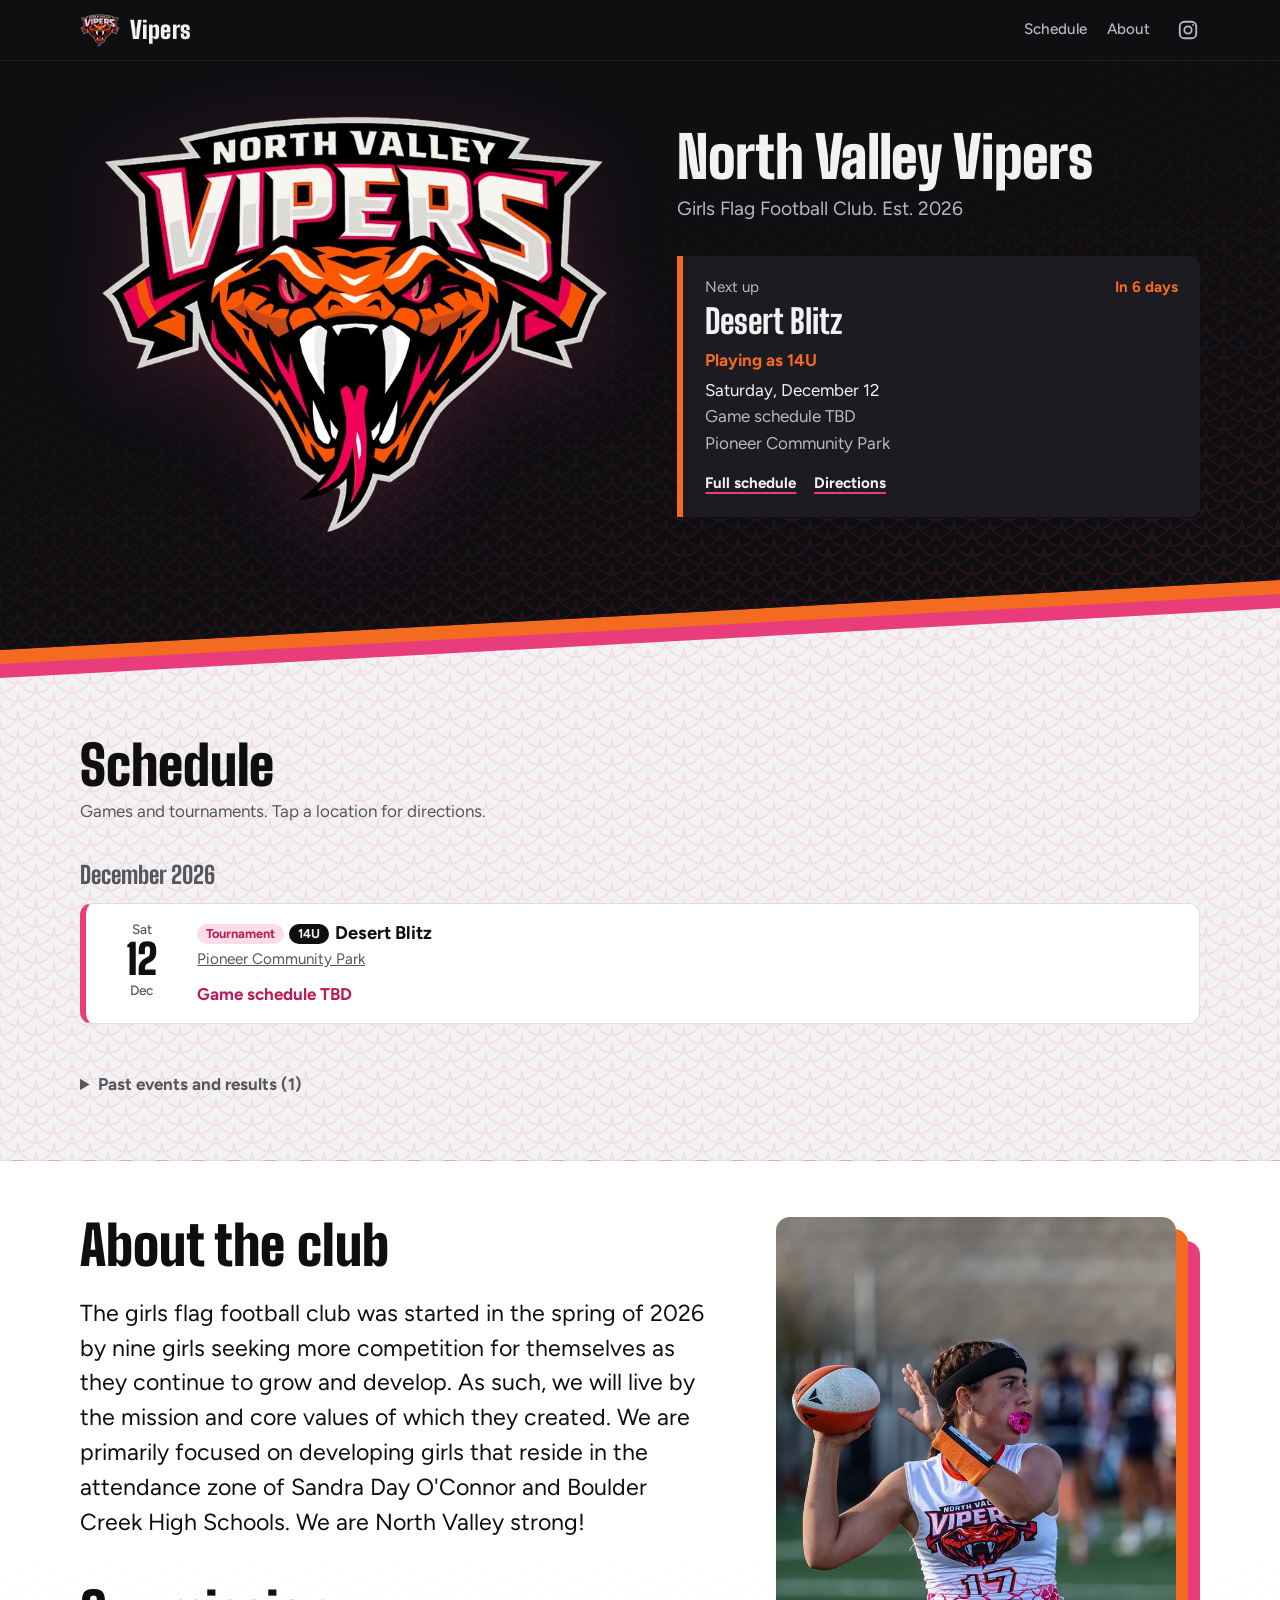
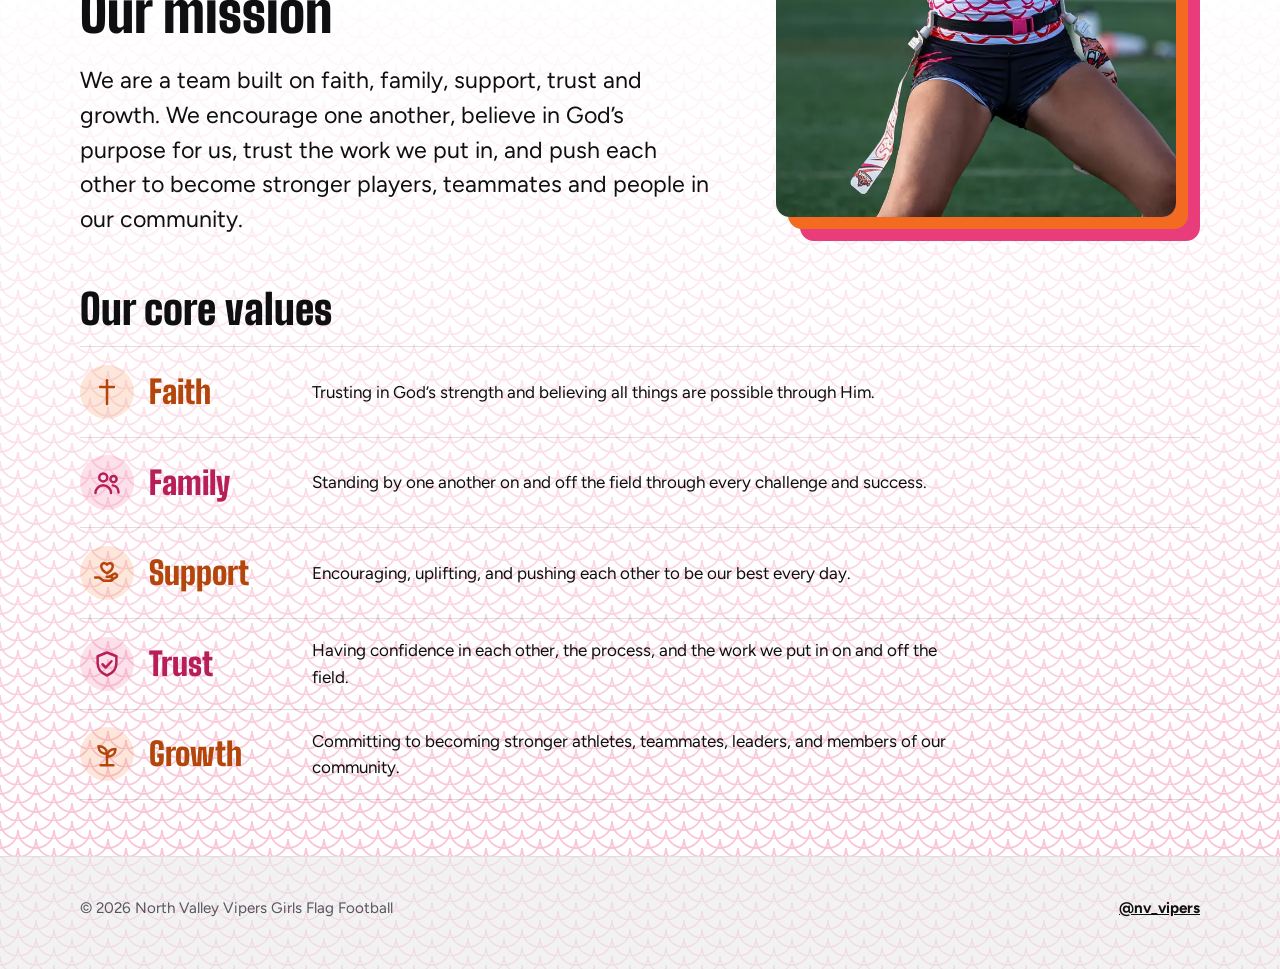
==== index.html @ c5574a1a "Add files via upload" ====
<!doctype html>
<html lang="en" data-look="scales">
<head>
<meta charset="utf-8">
<meta name="viewport" content="width=device-width, initial-scale=1, viewport-fit=cover">
<title>North Valley Vipers | Girls Flag Football</title>
<meta name="description" content="North Valley Vipers girls flag football club. Schedule, tournaments, mission and core values.">
<meta property="og:title" content="North Valley Vipers | Girls Flag Football">
<meta property="og:description" content="Girls Flag Football Club. Est. 2026">
<meta property="og:image" content="https://nvvipers.com/images/logo-share.png">
<meta property="og:url" content="https://nvvipers.com/">
<link rel="icon" type="image/png" href="/images/favicon.png">
<link rel="apple-touch-icon" href="/images/apple-touch-icon.png">
<link rel="preconnect" href="https://fonts.googleapis.com">
<link rel="preconnect" href="https://fonts.gstatic.com" crossorigin>
<link rel="stylesheet" href="https://fonts.googleapis.com/css2?family=Big+Shoulders+Display:wght@700;800;900&family=Figtree:wght@400;500;700&display=swap">
<link rel="stylesheet" href="/site.css">
</head>
<body>
<div id="root"><p style="padding:2rem;text-align:center">Loading the Vipers…</p></div>
<script>
(function(){
"use strict";
var LOGO='/images/logo.webp';
var TYPES={game:'Game',tournament:'Tournament'};
var root=document.getElementById('root');
var club={}, events=[], ann={};

function esc(s){return String(s==null?'':s).replace(/[&<>"']/g,function(c){return {'&':'&amp;','<':'&lt;','>':'&gt;','"':'&quot;',"'":'&#39;'}[c];});}
function pad(n){return (n<10?'0':'')+n;}
function todayISO(){var d=new Date();return d.getFullYear()+'-'+pad(d.getMonth()+1)+'-'+pad(d.getDate());}
function isoDate(s){return String(s||'').slice(0,10);}
function toDate(iso){var p=isoDate(iso).split('-');return new Date(+p[0],(+p[1]||1)-1,+p[2]||1);}
function mins(t){
  var m=String(t||'').trim().match(/^(\d{1,2}):(\d{2})\s*([AaPp][Mm])?$/);
  if(!m)return 9999;
  var h=+m[1],mi=+m[2],ap=(m[3]||'').toUpperCase();
  if(ap==='PM'&&h<12)h+=12; if(ap==='AM'&&h===12)h=0;
  return h*60+mi;
}
function fmtTime(t){
  t=String(t||'').trim(); if(!t)return '';
  var m=t.match(/^(\d{1,2}):(\d{2})$/);
  if(m){var h=+m[1];return (h%12||12)+':'+m[2]+' '+(h>=12?'PM':'AM');}
  return t.replace(/\s*([ap])m$/i,function(x,a){return ' '+a.toUpperCase()+'M';});
}
function fmtLong(iso){return toDate(iso).toLocaleDateString([], {weekday:'long',month:'long',day:'numeric'});}
function rel(iso){var a=toDate(todayISO()),b=toDate(iso);var n=Math.round((b-a)/864e5);if(n===0)return 'Today';if(n===1)return 'Tomorrow';if(n<7)return 'In '+n+' days';if(n<14)return 'Next week';return 'In '+Math.round(n/7)+' weeks';}
function games(ev){return (Array.isArray(ev.games)?ev.games:[]).slice().sort(function(a,b){return mins(a.time)-mins(b.time);});}
function startTime(ev){if(ev.type==='tournament'){var g=games(ev).filter(function(x){return x.time;})[0];return g?g.time:'';}return ev.time||'';}
function sortEv(a,b){var d=isoDate(a.date).localeCompare(isoDate(b.date));return d||mins(startTime(a))-mins(startTime(b));}
function mapUrl(q){return 'https://www.google.com/maps/search/?api=1&query='+encodeURIComponent(q);}
function vs(name){name=String(name||'').trim();if(!name)return 'Opponent TBD';return /^(vs\.?|@)\s/i.test(name)?name:'vs. '+name;}
function title(ev){if(ev.type==='tournament')return ev.title||'Tournament';return ev.title?vs(ev.title):'Game';}
function teamTag(ev){return ev.type==='tournament'?(ev.level||''):(ev.team||'');}
function safeUrl(u){u=String(u||'').trim();if(!u)return '';if(/^(mailto:|tel:)/i.test(u))return u;if(!/^https?:\/\//i.test(u))u='https://'+u;return u;}

var ICONS={
  faith:'<path d="M12 2.5v19"/><path d="M6.5 8h11"/>',
  family:'<circle cx="9" cy="7.5" r="3.2"/><path d="M2.8 20c0-3.4 2.8-6.2 6.2-6.2s6.2 2.8 6.2 6.2"/><circle cx="17.2" cy="8.8" r="2.5"/><path d="M16.6 13.9c2.7.3 4.6 2.7 4.6 5.6"/>',
  support:'<path d="M12 12.2s-4.6-2.7-4.6-5.7A2.5 2.5 0 0 1 12 5.3a2.5 2.5 0 0 1 4.6 1.2c0 3-4.6 5.7-4.6 5.7z"/><path d="M2.5 15.5h3.2l3.6 2.7h5.4a1.6 1.6 0 0 0 0-3.2H11.8"/><path d="M14.7 18.2l4.6-2.8a1.6 1.6 0 0 0-1.7-2.7l-3.4 2.1"/>',
  trust:'<path d="M12 2.8l7.5 3v5.4c0 4.6-3.2 8.3-7.5 10-4.3-1.7-7.5-5.4-7.5-10V5.8z"/><path d="M8.4 12.2l2.6 2.6 4.6-5"/>',
  growth:'<path d="M12 21v-9"/><path d="M12 12C12 8.3 9.4 5.8 5.2 5.8c0 3.7 2.6 6.2 6.8 6.2z"/><path d="M12 14.2c0-3.7 2.6-6.2 6.8-6.2 0 3.7-2.6 6.2-6.8 6.2z"/><path d="M7 21h10"/>'
};
function icon(name){var p=ICONS[String(name||'').toLowerCase()]||'<circle cx="12" cy="12" r="7"/>';return '<span class="v-icon" aria-hidden="true"><svg viewBox="0 0 24 24" width="30" height="30" fill="none" stroke="currentColor" stroke-width="2" stroke-linecap="round" stroke-linejoin="round">'+p+'</svg></span>';}
function valuesHtml(vs){
  if(!Array.isArray(vs)||!vs.length)return '';
  return '<h3 class="values-head">Our core values</h3><dl class="values">'+vs.map(function(v){return '<div><dt>'+icon(v.name)+'<span>'+esc(v.name)+'</span></dt><dd>'+esc(v.text)+'</dd></div>';}).join('')+'</dl>';
}

function gamesList(ev){
  var gs=games(ev);
  if(!gs.length)return '';
  return '<ul class="games">'+gs.map(function(g){
    return '<li><span class="g-time">'+(g.time?esc(fmtTime(g.time)):'TBD')+'</span><span class="g-opp">'+esc(vs(g.opponent))+(g.type?' <span class="g-type'+(g.type==='Championship'?' champ':'')+'">'+esc(g.type)+'</span>':'')+'</span>'+
      (g.field?'<span class="g-field">'+esc(g.field)+'</span>':'')+(g.score?'<span class="g-score">'+esc(g.score)+'</span>':'')+'</li>';
  }).join('')+'</ul>';
}

function eventRow(ev){
  var d=toDate(ev.date), type=ev.type==='tournament'?'tournament':'game';
  var meta=[];
  if(type==='game'&&ev.time)meta.push(esc(fmtTime(ev.time)));
  if(ev.location||ev.address)meta.push('<a href="'+esc(mapUrl(ev.address||ev.location))+'" target="_blank" rel="noopener">'+esc(ev.location||ev.address)+'</a>');
  var side=ev.result?'<div class="side"><span class="result">'+esc(ev.result)+'</span></div>':'';
  return '<li class="ev type-'+type+'">'+
    '<div class="date" aria-hidden="true"><span class="dow">'+d.toLocaleDateString([], {weekday:'short'})+'</span><span class="day">'+d.getDate()+'</span><span class="mon">'+d.toLocaleDateString([], {month:'short'})+'</span></div>'+
    '<div class="ev-body"><span class="sr">'+esc(fmtLong(ev.date))+'. </span><h3><span class="chip '+type+'">'+TYPES[type]+'</span>'+
    (teamTag(ev)?'<span class="chip team">'+esc(teamTag(ev))+'</span>':'')+
    (type==='game'&&ev.gameType?'<span class="chip stage'+(ev.gameType==='Championship'?' champ':'')+'">'+esc(ev.gameType)+'</span>':'')+esc(title(ev))+'</h3>'+
    (meta.length?'<p class="meta">'+meta.join(' at ')+'</p>':'')+(ev.address&&ev.location?'<p class="meta">'+esc(ev.address)+'</p>':'')+
    (ev.notes?'<p class="notes">'+esc(ev.notes)+'</p>':'')+
    (type==='tournament'?(ev.tbd?'<p class="tbd">Game schedule TBD</p>':gamesList(ev)):'')+'</div>'+side+'</li>';
}

function listByMonth(evs){
  var out='',cur='',open=false;
  evs.forEach(function(ev){
    var m=toDate(ev.date).toLocaleDateString([], {month:'long',year:'numeric'});
    if(m!==cur){if(open)out+='</ul>';out+='<h3 class="month">'+esc(m)+'</h3><ul class="events">';cur=m;open=true;}
    out+=eventRow(ev);
  });
  if(open)out+='</ul>';
  return out;
}

function nextCard(next,ig){
  if(!next)return '<div class="next"><div class="lead"><span>Next up</span></div><h2>Season schedule coming soon</h2><p class="loc">Games and tournaments will show up here as soon as they’re posted.</p><div class="actions"><a href="https://instagram.com/'+esc(ig)+'" target="_blank" rel="noopener">Follow @'+esc(ig)+' for updates</a></div></div>';
  var st=startTime(next), gs=next.type==='tournament'?games(next):[];
  var when=esc(fmtLong(next.date))+(st?(next.type==='tournament'?', first game at ':', ')+esc(fmtTime(st)):'');
  return '<div class="next" aria-label="Next on the schedule"><div class="lead"><span>Next up</span><span class="when-rel">'+esc(rel(next.date))+'</span></div>'+
    '<h2>'+esc(title(next))+'</h2>'+(teamTag(next)?'<p class="team-line">Playing as '+esc(teamTag(next))+'</p>':'')+'<p>'+when+'</p>'+
    (next.type==='tournament'&&next.tbd?'<p class="loc">Game schedule TBD</p>':gs.length?'<p class="loc">'+gs.length+(gs.length===1?' game':' games')+' scheduled</p>':'')+
    (next.location||next.address?'<p class="loc">'+esc([next.location,next.address].filter(Boolean).join(', '))+'</p>':'')+
    '<div class="actions"><a href="#schedule">Full schedule</a>'+(next.location||next.address?'<a href="'+esc(mapUrl(next.address||next.location))+'" target="_blank" rel="noopener">Directions</a>':'')+'</div></div>';
}

function announcementHtml(){
  if(!ann||!ann.show)return '';
  if(!String(ann.title||'').trim()&&!String(ann.message||'').trim())return '';
  var end=isoDate(ann.hideAfter);
  if(end&&todayISO()>end)return '';
  var url=safeUrl(ann.linkUrl);
  return '<section class="announce-wrap" aria-labelledby="announce-title"><div class="wrap"><div class="announce">'+
    '<span class="a-icon" aria-hidden="true"><svg viewBox="0 0 24 24" width="26" height="26" fill="none" stroke="currentColor" stroke-width="2" stroke-linecap="round" stroke-linejoin="round"><path d="M3 10v4a1 1 0 0 0 1 1h3l6 4V5L7 9H4a1 1 0 0 0-1 1z"/><path d="M16.5 8.5a5 5 0 0 1 0 7"/><path d="M19 6a8.5 8.5 0 0 1 0 12"/></svg></span>'+
    '<div><p class="a-label">Announcement</p><h2 id="announce-title">'+esc(ann.title||'Team update')+'</h2>'+(ann.message?'<p class="a-msg">'+esc(ann.message)+'</p>':'')+'</div>'+
    (url?'<a class="btn" href="'+esc(url)+'" target="_blank" rel="noopener">'+esc(ann.linkText||'Learn more')+'</a>':'')+
    '</div></div></section>';
}

function render(){
  var t=todayISO(), c=club, ig=c.instagram||'nv_vipers';
  document.documentElement.setAttribute('data-look',c.look==='classic'?'classic':'scales');
  var evs=events.slice().sort(sortEv);
  var up=evs.filter(function(e){return isoDate(e.date)>=t;});
  var past=evs.filter(function(e){return isoDate(e.date)<t;}).reverse();
  var schedule=up.length?listByMonth(up):'<div class="empty"><strong>No upcoming events yet</strong>Check back soon, or follow @'+esc(ig)+' on Instagram for updates.</div>';
  var pastHtml=past.length?'<details class="past"><summary>Past events and results ('+past.length+')</summary><ul class="events">'+past.map(eventRow).join('')+'</ul></details>':'';
  var igSvg='<svg viewBox="0 0 24 24" width="22" height="22" fill="none" stroke="currentColor" stroke-width="2" stroke-linecap="round" stroke-linejoin="round" aria-hidden="true"><rect x="3" y="3" width="18" height="18" rx="5"/><circle cx="12" cy="12" r="4"/><circle cx="17.5" cy="6.5" r="1" fill="currentColor" stroke="none"/></svg>';

  root.innerHTML=
  '<header class="top"><div class="wrap"><a class="brand" href="#top"><img src="'+LOGO+'" alt="">Vipers</a><nav aria-label="Main"><a href="#schedule">Schedule</a><a href="#about">About</a><a class="ig" href="https://instagram.com/'+esc(ig)+'" target="_blank" rel="noopener" aria-label="Instagram @'+esc(ig)+'" title="@'+esc(ig)+'">'+igSvg+'</a></nav></div></header>'+
  '<main id="top"><div class="hero-wrap"><section class="hero"><div class="wrap"><img class="hero-logo" src="'+LOGO+'" alt="North Valley Vipers logo: an orange viper head beneath the team name"><div class="hero-text"><h1>North Valley Vipers</h1><p class="tagline">'+esc(c.tagline||'Girls flag football club')+'</p>'+nextCard(up[0],ig)+'</div></div></section></div>'+
  announcementHtml()+
  '<section class="block" id="schedule"><div class="wrap"><div class="sec-head"><div><h2>Schedule</h2><p>Games and tournaments. Tap a location for directions.</p></div></div>'+schedule+pastHtml+'</div></section>'+
  '<section class="block about" id="about"><div class="wrap about-one"><div class="about-split"><div class="about-copy"><div class="sec-head"><h2>About the club</h2></div><p class="about-text">'+esc(c.about||'')+'</p>'+
  '<div class="sec-head mission-head"><h2>Our mission</h2></div><p class="mission">'+esc(c.mission||'')+'</p></div>'+
  (c.photo?'<figure class="about-photo"><img src="'+esc(c.photo)+'" alt="'+esc(c.photoAlt||'North Valley Vipers player')+'" loading="lazy"></figure>':'')+'</div>'+valuesHtml(c.values)+'</div></section></main>'+
  '<footer><div class="wrap"><span>© '+new Date().getFullYear()+' North Valley Vipers Girls Flag Football</span><a href="https://instagram.com/'+esc(ig)+'" target="_blank" rel="noopener">@'+esc(ig)+'</a></div></footer>';
}

function load(path){return fetch(path,{cache:'no-cache'}).then(function(r){if(!r.ok)throw new Error(path);return r.json();});}
Promise.all([
  load('/content/club.json').catch(function(){return {};}),
  load('/content/schedule.json').catch(function(){return {events:[]};}),
  load('/content/announcement.json').catch(function(){return {};})
]).then(function(r){
  club=r[0]||{}; events=Array.isArray(r[1]&&r[1].events)?r[1].events:[]; ann=r[2]||{};
  render();
});
})();
</script>
</body>
</html>
---- site.css ----
:root{
  --black:#0F0F12; --orange:#F36B21; --pink:#E83D7A; --white:#F2F2F2;
  --bg:#F2F2F2; --surface:#FFFFFF; --ink:#0F0F12; --muted:#56565E; --line:rgba(15,15,18,.13);
  --orange-ink:#B4460B; --pink-ink:#B81E57; --field:#FFFFFF;
  --hero-bg:#0F0F12; --hero-ink:#F2F2F2; --hero-muted:#B9B9C0; --hero-card:#1B1B21;
  --display:"Big Shoulders Display", "Arial Narrow", Impact, sans-serif;
  --body:"Figtree", system-ui, -apple-system, "Segoe UI", Roboto, sans-serif;
  box-sizing:border-box;
  padding-top:env(safe-area-inset-top,0px); padding-bottom:env(safe-area-inset-bottom,0px);
  color-scheme:light;
}
@media (prefers-color-scheme: dark){
  :root:not([data-theme="light"]){
    --bg:#0F0F12; --surface:#19191E; --ink:#F2F2F2; --muted:#A8A8B0; --line:rgba(242,242,242,.13);
    --orange-ink:#F7884A; --pink-ink:#F26C9C; --field:#22222A; color-scheme:dark;
  }
}
:root[data-theme="dark"]{
  --bg:#0F0F12; --surface:#19191E; --ink:#F2F2F2; --muted:#A8A8B0; --line:rgba(242,242,242,.13);
  --orange-ink:#F7884A; --pink-ink:#F26C9C; --field:#22222A; color-scheme:dark;
}
*,*::before,*::after{box-sizing:inherit}
html{scroll-padding-top:calc(env(safe-area-inset-top,0px) + 72px);scroll-behavior:smooth}
@media (prefers-reduced-motion: reduce){html{scroll-behavior:auto}}
body{margin:0;background:var(--bg);color:var(--ink);font-family:var(--body);font-size:1.0625rem;line-height:1.55}
body::before{content:"";position:fixed;inset:0 0 auto;height:env(safe-area-inset-top,0px);z-index:10;background:var(--hero-bg)}
img{max-width:100%;display:block}
a{color:inherit}
:focus-visible{outline:3px solid var(--orange);outline-offset:3px;border-radius:4px}
.wrap{width:min(1120px,100% - 2.5rem);margin-inline:auto}

/* Top bar */
.top{position:sticky;top:env(safe-area-inset-top,0px);z-index:20;background:var(--hero-bg);color:var(--hero-ink);border-bottom:1px solid rgba(242,242,242,.08)}
.top .wrap{display:flex;align-items:center;gap:1rem;min-height:60px}
.brand{display:flex;align-items:center;gap:.6rem;text-decoration:none;font-family:var(--display);font-weight:900;font-size:1.5rem;letter-spacing:.01em}
.brand img{width:40px;height:auto}
.top nav{margin-left:auto;display:flex;gap:1.25rem;font-weight:500;font-size:.95rem}
.top nav a{text-decoration:none;color:var(--hero-muted)}
.top nav a:hover{color:var(--hero-ink)}
@media (max-width:560px){.top nav a.hide-sm{display:none}}

/* Hero with stacked banner edges, echoing the logo */
.hero-wrap{position:relative;isolation:isolate;margin-bottom:34px}
.hero-wrap::before,.hero-wrap::after{content:"";position:absolute;left:0;right:0;top:0;clip-path:polygon(0 0,100% 0,100% calc(100% - 70px),0 100%)}
.hero-wrap::before{bottom:-14px;background:var(--orange);z-index:1}
.hero-wrap::after{bottom:-28px;background:var(--pink);z-index:0}
.hero{position:relative;z-index:2;background:var(--hero-bg);color:var(--hero-ink);clip-path:polygon(0 0,100% 0,100% calc(100% - 70px),0 100%);padding:3rem 0 7rem}
.hero .wrap{display:grid;grid-template-columns:minmax(0,1.05fr) minmax(0,1fr);gap:3rem;align-items:center}
.hero-logo{width:100%;max-width:520px;justify-self:center;filter:drop-shadow(0 18px 40px rgba(232,61,122,.18))}
.hero h1{font-family:var(--display);font-weight:900;font-size:clamp(2rem,4.5vw,3.7rem);line-height:.95;margin:0 0 .6rem;letter-spacing:-.005em;white-space:nowrap}
.hero .tagline{font-size:1.2rem;color:var(--hero-muted);margin:0 0 2rem;max-width:34ch}
.next{background:var(--hero-card);border-left:6px solid var(--orange);padding:1.25rem 1.4rem 1.35rem;border-radius:0 10px 10px 0}
.next .lead{display:flex;justify-content:space-between;align-items:baseline;gap:1rem;font-size:.95rem;color:var(--hero-muted);margin-bottom:.35rem}
.next .when-rel{color:var(--orange);font-weight:700}
.next h2{font-family:var(--display);font-weight:800;font-size:2.1rem;line-height:1;margin:0 0 .5rem}
.next p{margin:0;color:var(--hero-ink)}
.next .loc{color:var(--hero-muted)}
.next .actions{margin-top:1rem;display:flex;gap:1.1rem;flex-wrap:wrap;font-weight:700;font-size:.95rem}
.next .actions a{color:var(--hero-ink);text-decoration-color:var(--pink);text-decoration-thickness:2px;text-underline-offset:4px}
@media (max-width:820px){
  .hero{padding:2rem 0 6rem}
  .hero .wrap{grid-template-columns:1fr;gap:1.5rem}
  .hero-logo{max-width:340px}
  .hero-text{text-align:left}
}

/* Sections */
section.block{padding:3.5rem 0}
.sec-head{display:flex;align-items:flex-end;justify-content:space-between;gap:1rem;flex-wrap:wrap;margin-bottom:1.5rem}
.sec-head h2{font-family:var(--display);font-weight:900;font-size:clamp(2.4rem,5vw,3.4rem);line-height:.95;margin:0}
.sec-head p{margin:.4rem 0 0;color:var(--muted)}
.btn{font:inherit;font-weight:700;font-size:.95rem;border:0;border-radius:999px;padding:.7rem 1.2rem;cursor:pointer;background:var(--orange);color:var(--black);display:inline-flex;align-items:center;gap:.4rem;text-decoration:none}
.btn:hover{filter:brightness(1.07)}
.btn.ghost{background:transparent;color:var(--ink);box-shadow:inset 0 0 0 2px var(--line)}
.btn.danger{background:transparent;color:var(--pink-ink);box-shadow:inset 0 0 0 2px var(--pink)}
.btn.pink{background:var(--pink);color:#fff}

.editbar{display:flex;align-items:center;justify-content:space-between;gap:1rem;flex-wrap:wrap;background:var(--surface);border:2px dashed var(--orange);border-radius:12px;padding:.8rem 1rem;margin-bottom:1.5rem;font-size:.95rem}
.editbar span{color:var(--muted)}
.editbar .btns{display:flex;gap:.6rem;flex-wrap:wrap}

.month{font-family:var(--display);font-weight:800;font-size:1.5rem;margin:2rem 0 .6rem;color:var(--muted)}
.month:first-child{margin-top:0}
.events{list-style:none;margin:0;padding:0;display:grid;gap:.6rem}
.ev{display:grid;grid-template-columns:76px minmax(0,1fr) auto;gap:1.1rem;align-items:center;background:var(--surface);border-radius:12px;padding:1rem 1.1rem;border:1px solid var(--line)}
.ev.type-game{border-left:6px solid var(--orange)}
.ev.type-tournament{border-left:6px solid var(--pink)}
.date{text-align:center;line-height:1}
.date .dow{font-size:.85rem;color:var(--muted);font-weight:500}
.date .day{font-family:var(--display);font-weight:900;font-size:2.6rem;line-height:.95;display:block;margin:.15rem 0}
.date .mon{font-size:.85rem;color:var(--muted);font-weight:500}
.ev h3{margin:.1rem 0 .2rem;font-size:1.15rem;line-height:1.25}
.ev .meta{color:var(--muted);font-size:.95rem;margin:0}
.ev .meta a{color:var(--muted)}
.ev .notes{margin:.35rem 0 0;font-size:.95rem}
.chip{display:inline-block;font-size:.8rem;font-weight:700;padding:.12rem .55rem;border-radius:999px;margin-right:.35rem;vertical-align:1px}
.chip.game{background:color-mix(in srgb,var(--orange) 18%,transparent);color:var(--orange-ink)}
.chip.tournament{background:color-mix(in srgb,var(--pink) 18%,transparent);color:var(--pink-ink)}
.chip.practice,.chip.event{box-shadow:inset 0 0 0 1.5px var(--line);color:var(--muted)}
.chip.team{background:var(--ink);color:var(--bg)}
.chip.stage{box-shadow:inset 0 0 0 1.5px var(--line);color:var(--muted)}
.chip.stage.champ{background:var(--orange);color:var(--black);box-shadow:none}
.g-type{font-size:.8rem;font-weight:700;color:var(--muted);margin-left:.4rem;white-space:nowrap}
.g-type.champ{color:var(--orange-ink)}
.next .team-line{color:var(--orange);font-weight:700;margin-bottom:.25rem}
.side{text-align:right;display:flex;flex-direction:column;align-items:flex-end;gap:.4rem}
.ha{font-weight:700;font-size:.9rem}
.result{font-family:var(--display);font-weight:800;font-size:1.5rem;line-height:1}
.edit-link{font:inherit;font-size:.88rem;font-weight:700;background:none;border:0;color:var(--orange-ink);cursor:pointer;padding:.2rem 0;text-decoration:underline;text-underline-offset:3px}
@media (max-width:600px){
  .ev{grid-template-columns:58px minmax(0,1fr);gap:.9rem}
  .date .day{font-size:2.1rem}
  .side{grid-column:2;flex-direction:row;align-items:center;justify-content:flex-start;text-align:left;gap:1rem}
}
.empty{background:var(--surface);border:1px solid var(--line);border-radius:12px;padding:2rem 1.5rem;text-align:center;color:var(--muted)}
.empty strong{display:block;color:var(--ink);font-size:1.15rem;margin-bottom:.3rem}
details.past{margin-top:2.5rem}
details.past summary{cursor:pointer;font-weight:700;color:var(--muted);padding:.4rem 0}
details.past .events{margin-top:.8rem}
details.past .ev{opacity:.85}

/* About / join */
.about{background:var(--surface);border-top:1px solid var(--line);border-bottom:1px solid var(--line)}
.about-grid{display:grid;grid-template-columns:minmax(0,1.3fr) minmax(0,1fr);gap:3rem}
.about-grid p{max-width:60ch;white-space:pre-line}
.about h3{font-family:var(--display);font-weight:800;font-size:1.6rem;margin:0 0 .4rem}
.joinbox{background:var(--hero-bg);color:var(--hero-ink);border-radius:14px;padding:1.6rem;align-self:start}
.joinbox p{color:var(--hero-muted);margin:.2rem 0 1.2rem}
.joinbox .btns{display:flex;flex-direction:column;gap:.6rem;align-items:flex-start}
.joinbox .btn.ghost{color:var(--hero-ink);box-shadow:inset 0 0 0 2px rgba(242,242,242,.25)}
.practice{margin-top:2rem}
@media (max-width:820px){.about-grid{grid-template-columns:1fr;gap:2rem}}

footer{padding:2.5rem 0 3rem;color:var(--muted);font-size:.95rem}
footer .wrap{display:flex;justify-content:space-between;gap:1rem;flex-wrap:wrap;align-items:center}
footer a{font-weight:700;color:var(--ink)}

/* Dialogs */
dialog{border:0;border-radius:16px;padding:0;width:min(560px,100% - 2rem);background:var(--surface);color:var(--ink);box-shadow:0 30px 80px rgba(0,0,0,.35)}
dialog::backdrop{background:rgba(15,15,18,.6)}
dialog form{padding:1.5rem}
dialog h2{font-family:var(--display);font-weight:900;font-size:2rem;margin:0 0 1rem;line-height:1}
.grid2{display:grid;grid-template-columns:1fr 1fr;gap:.9rem}
.field{display:flex;flex-direction:column;gap:.3rem;margin-bottom:.9rem}
.field label{font-weight:700;font-size:.9rem}
.field .hint{font-size:.82rem;color:var(--muted)}
.field input,.field select,.field textarea{font:inherit;font-size:1rem;padding:.6rem .7rem;border-radius:8px;border:1.5px solid var(--line);background:var(--field);color:var(--ink);width:100%}
.field textarea{min-height:90px;resize:vertical}
.dlg-actions{display:flex;gap:.6rem;justify-content:flex-end;flex-wrap:wrap;margin-top:.5rem}
.dlg-actions .spacer{margin-right:auto}
@media (max-width:480px){.grid2{grid-template-columns:1fr}}

.toast{position:fixed;left:50%;bottom:calc(env(safe-area-inset-bottom,0px) + 1.25rem);transform:translateX(-50%);background:var(--black);color:var(--white);padding:.75rem 1.1rem;border-radius:10px;font-weight:500;font-size:.95rem;z-index:50;box-shadow:0 10px 30px rgba(0,0,0,.3);max-width:calc(100% - 2rem)}
.toast[hidden]{display:none}
.sr{position:absolute;width:1px;height:1px;overflow:hidden;clip:rect(0 0 0 0)}

[hidden]{display:none!important}
.about-one p{max-width:62ch;white-space:pre-line}
.about-one .about-text{font-size:clamp(1.2rem,2.2vw,1.45rem);line-height:1.5;max-width:46ch;margin:0}
.about-one .mission-head{margin-top:3rem}
.about-one .mission{font-size:clamp(1.2rem,2.2vw,1.45rem);line-height:1.5;max-width:46ch;margin:0}
.about .values-head{font-family:var(--display);font-weight:900;font-size:clamp(2rem,4vw,2.6rem);line-height:1;margin:3rem 0 1rem}
.values{margin:0;border-bottom:1px solid var(--line)}
.values div{display:grid;grid-template-columns:13rem minmax(0,1fr);gap:1.5rem;padding:1.1rem 0;border-top:1px solid var(--line);align-items:center}
.values dt{display:flex;align-items:center;gap:.9rem}
.v-icon{flex:none;display:grid;place-items:center;width:3.4rem;height:3.4rem;border-radius:50%;background:color-mix(in srgb,var(--orange) 16%,transparent);color:var(--orange-ink)}
.values div:nth-child(even) .v-icon{background:color-mix(in srgb,var(--pink) 16%,transparent);color:var(--pink-ink)}
.values dt{font-family:var(--display);font-weight:900;font-size:2rem;line-height:1;color:var(--orange-ink)}
.values div:nth-child(even) dt{color:var(--pink-ink)}
.values dd{margin:0;max-width:60ch}
@media (max-width:560px){.values div{grid-template-columns:1fr;gap:.5rem}.values dd{padding-left:4rem}}
.games{list-style:none;margin:.7rem 0 0;padding:0;border-top:1px solid var(--line)}
.games li{display:flex;flex-wrap:wrap;align-items:baseline;gap:.35rem 1rem;padding:.5rem 0;border-bottom:1px solid var(--line);font-size:.97rem}
.g-time{font-weight:700;min-width:5.5rem}
.g-opp{flex:1 1 10rem}
.g-score{font-family:var(--display);font-weight:800;font-size:1.2rem;line-height:1}
.live{font-weight:700;font-size:.9rem;color:var(--pink-ink);text-decoration-thickness:2px;text-underline-offset:3px;white-space:nowrap}
.live::before{content:"";display:inline-block;width:.5rem;height:.5rem;border-radius:50%;background:var(--pink);margin-right:.4rem;vertical-align:1px}
.ev.type-tournament{align-items:start}
.flabel{font-weight:700;font-size:.9rem}
.seg{display:inline-flex;border-radius:999px;box-shadow:inset 0 0 0 1.5px var(--line);padding:3px;align-self:flex-start}
.seg label{cursor:pointer}
.seg input{position:absolute;opacity:0;pointer-events:none}
.seg span{display:block;padding:.45rem 1.1rem;border-radius:999px;font-weight:700;font-size:.95rem;color:var(--muted)}
.seg input:checked+span{background:var(--orange);color:var(--black)}
.seg input:focus-visible+span{outline:3px solid var(--orange);outline-offset:2px}
.games-edit{border:1.5px solid var(--line);border-radius:12px;padding:1rem;margin:0 0 .9rem}
.games-edit legend{font-weight:700;padding:0 .4rem}
.games-edit>.hint{margin:0 0 .8rem;font-size:.85rem;color:var(--muted)}
.game-row{border-bottom:1px dashed var(--line);padding-bottom:.6rem;margin-bottom:.9rem}
.game-grid{display:grid;grid-template-columns:8.6rem minmax(0,1fr) 5rem 5rem;gap:0 .6rem}
.g-field{color:var(--muted);font-size:.92rem}
.tbd{margin:.6rem 0 0;font-weight:700;color:var(--pink-ink)}
.check{display:flex;align-items:center;gap:.6rem;font-weight:700;cursor:pointer}
.field .check input{width:1.2rem;height:1.2rem;padding:0;margin:0;flex:none;accent-color:var(--orange)}
.game-grid .field{margin-bottom:.6rem}
.game-grid .field:nth-child(5){grid-column:span 2}
.remove-game{font:inherit;font-size:.85rem;font-weight:700;background:none;border:0;color:var(--pink-ink);cursor:pointer;padding:0;text-decoration:underline;text-underline-offset:3px}
.form-error{color:var(--pink-ink);font-weight:700;margin:0 0 .6rem}
@media (max-width:600px){.game-grid{grid-template-columns:8.6rem minmax(0,1fr)}}

.top nav{align-items:center}
.top nav a.ig{display:inline-flex;align-items:center;justify-content:center;width:36px;height:36px;margin:-6px -6px -6px 0;border-radius:50%;color:var(--hero-muted)}
.top nav a.ig:hover{color:var(--hero-ink);background:rgba(242,242,242,.08)}
/* Snake-scale look (switch to Classic in Edit club info) */
:root{--scales-soft:url("data:image/svg+xml,%3Csvg xmlns='http://www.w3.org/2000/svg' width='36' height='18'%3E%3Cg fill='none' stroke='%23E83D7A' stroke-opacity='.12' stroke-width='1.4'%3E%3Cpath d='M0 0A18 18 0 0 0 36 0M-18 9A18 18 0 0 0 18 9M18 9A18 18 0 0 0 54 9M-18 -9A18 18 0 0 0 18 -9M18 -9A18 18 0 0 0 54 -9'/%3E%3C/g%3E%3C/svg%3E");--scales-bold:url("data:image/svg+xml,%3Csvg xmlns='http://www.w3.org/2000/svg' width='36' height='18'%3E%3Cg fill='none' stroke='%23E83D7A' stroke-opacity='.5' stroke-width='1.8'%3E%3Cpath d='M0 0A18 18 0 0 0 36 0M-18 9A18 18 0 0 0 18 9M18 9A18 18 0 0 0 54 9M-18 -9A18 18 0 0 0 18 -9M18 -9A18 18 0 0 0 54 -9'/%3E%3C/g%3E%3C/svg%3E");--scales-hero:url("data:image/svg+xml,%3Csvg xmlns='http://www.w3.org/2000/svg' width='36' height='18'%3E%3Cg fill='none' stroke='%23E83D7A' stroke-opacity='.28' stroke-width='1.6'%3E%3Cpath d='M0 0A18 18 0 0 0 36 0M-18 9A18 18 0 0 0 18 9M18 9A18 18 0 0 0 54 9M-18 -9A18 18 0 0 0 18 -9M18 -9A18 18 0 0 0 54 -9'/%3E%3C/g%3E%3C/svg%3E")}
html[data-look="scales"] body{background-image:var(--scales-soft)}
html[data-look="scales"] .hero{background-image:linear-gradient(165deg,var(--hero-bg) 30%,rgba(15,15,18,.45) 100%),var(--scales-hero)}
html[data-look="scales"] .about{background-color:var(--surface);background-image:linear-gradient(to bottom,var(--surface) 30%,color-mix(in srgb,var(--surface) 40%,transparent) 100%),var(--scales-bold)}
.about-split{display:grid;grid-template-columns:minmax(0,1.25fr) minmax(0,.85fr);gap:3.5rem;align-items:center}
.about-photo{margin:0 24px 24px 0;justify-self:end;width:calc(100% - 24px);max-width:400px}
.about-photo img{width:100%;aspect-ratio:2/3;object-fit:cover;border-radius:14px;box-shadow:12px 12px 0 var(--orange),24px 24px 0 var(--pink)}
@media (max-width:820px){.about-split{grid-template-columns:1fr;gap:2.5rem}.about-photo{justify-self:center;max-width:320px}}

/* Announcement */
.announce-wrap{margin-top:-1rem;padding:0 0 .5rem}
.announce{position:relative;display:grid;grid-template-columns:auto minmax(0,1fr) auto;gap:1rem 1.25rem;align-items:center;background:var(--surface);border:2px solid var(--pink);border-radius:14px;padding:1.2rem 1.4rem;box-shadow:6px 6px 0 var(--orange)}
.announce .a-icon{display:grid;place-items:center;width:3rem;height:3rem;border-radius:50%;background:color-mix(in srgb,var(--pink) 16%,transparent);color:var(--pink-ink)}
.announce .a-label{font-size:.85rem;font-weight:700;color:var(--pink-ink);margin:0}
.announce h2{font-family:var(--display);font-weight:900;font-size:clamp(1.6rem,3.4vw,2.1rem);line-height:1;margin:.15rem 0 .35rem}
.announce p.a-msg{margin:0;white-space:pre-line;max-width:70ch}
@media (max-width:640px){.announce{grid-template-columns:1fr}.announce .a-icon{display:none}.announce .btn{justify-self:start}}
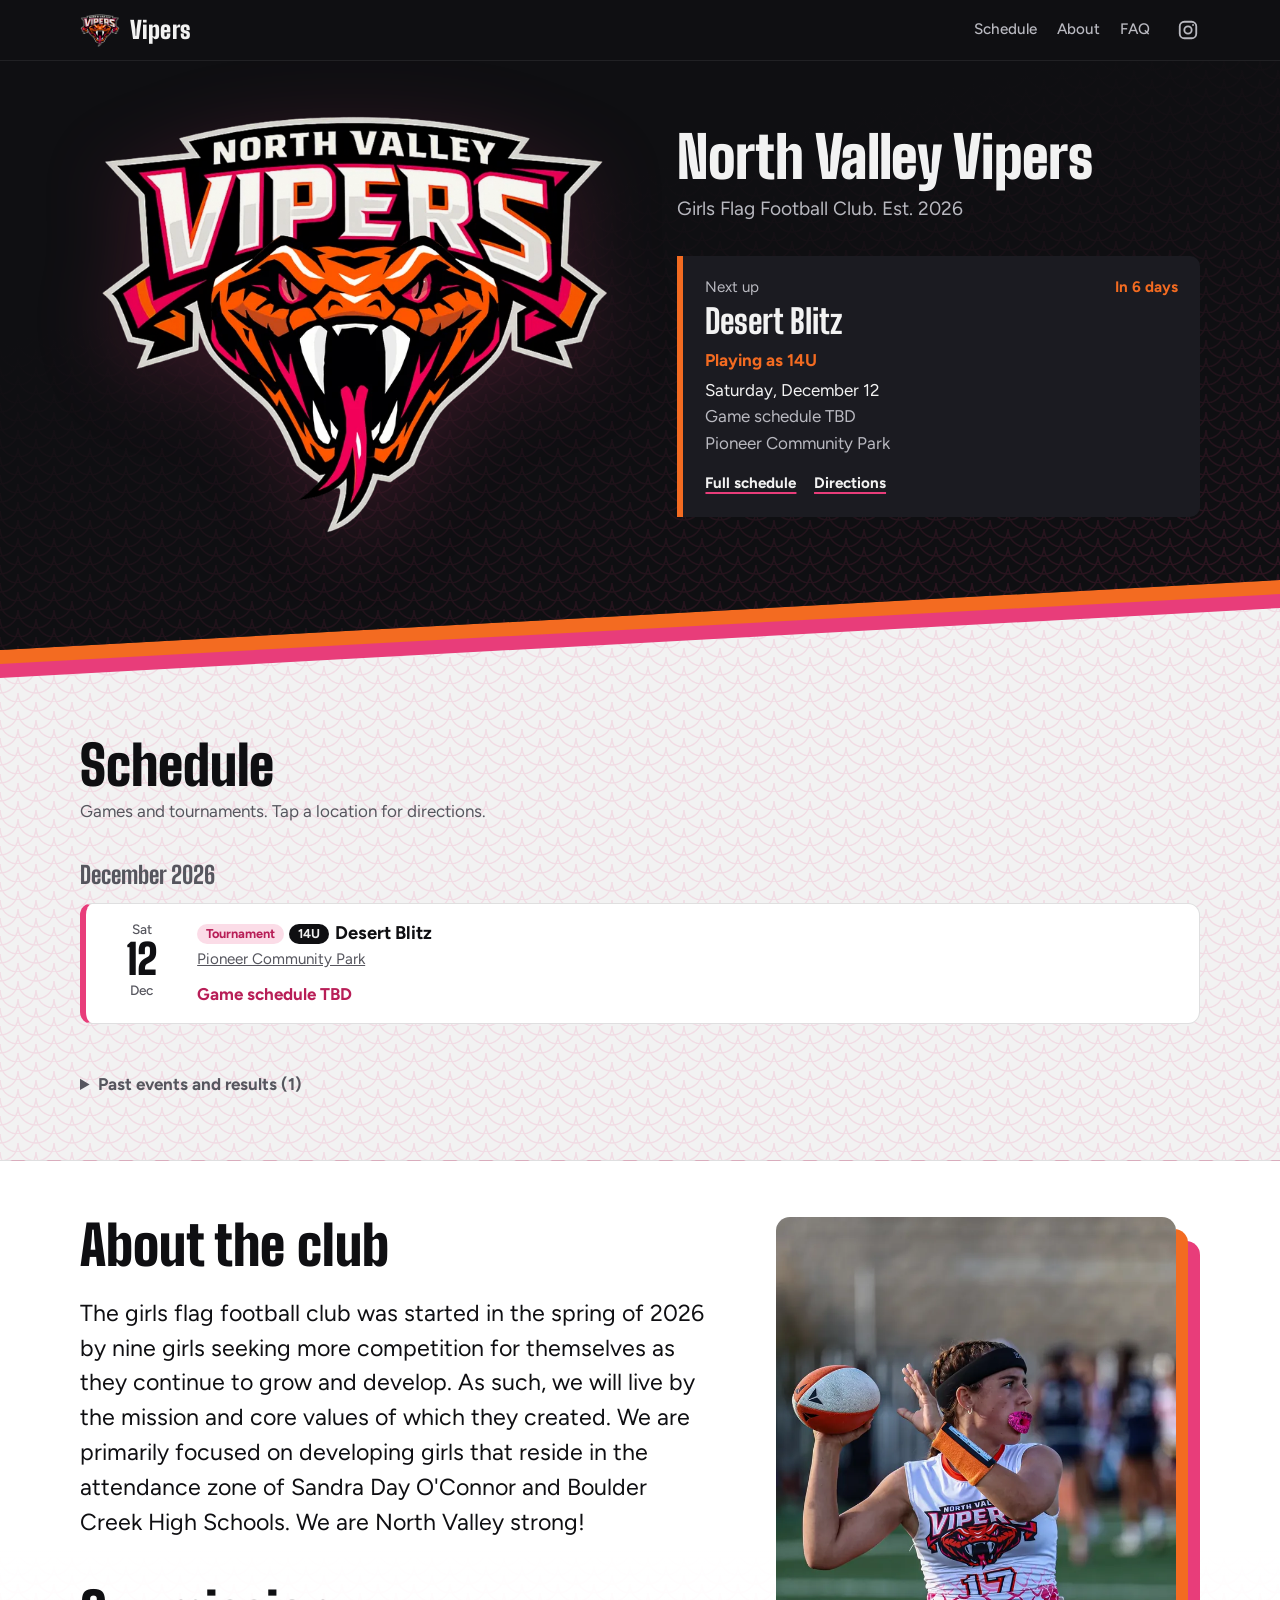
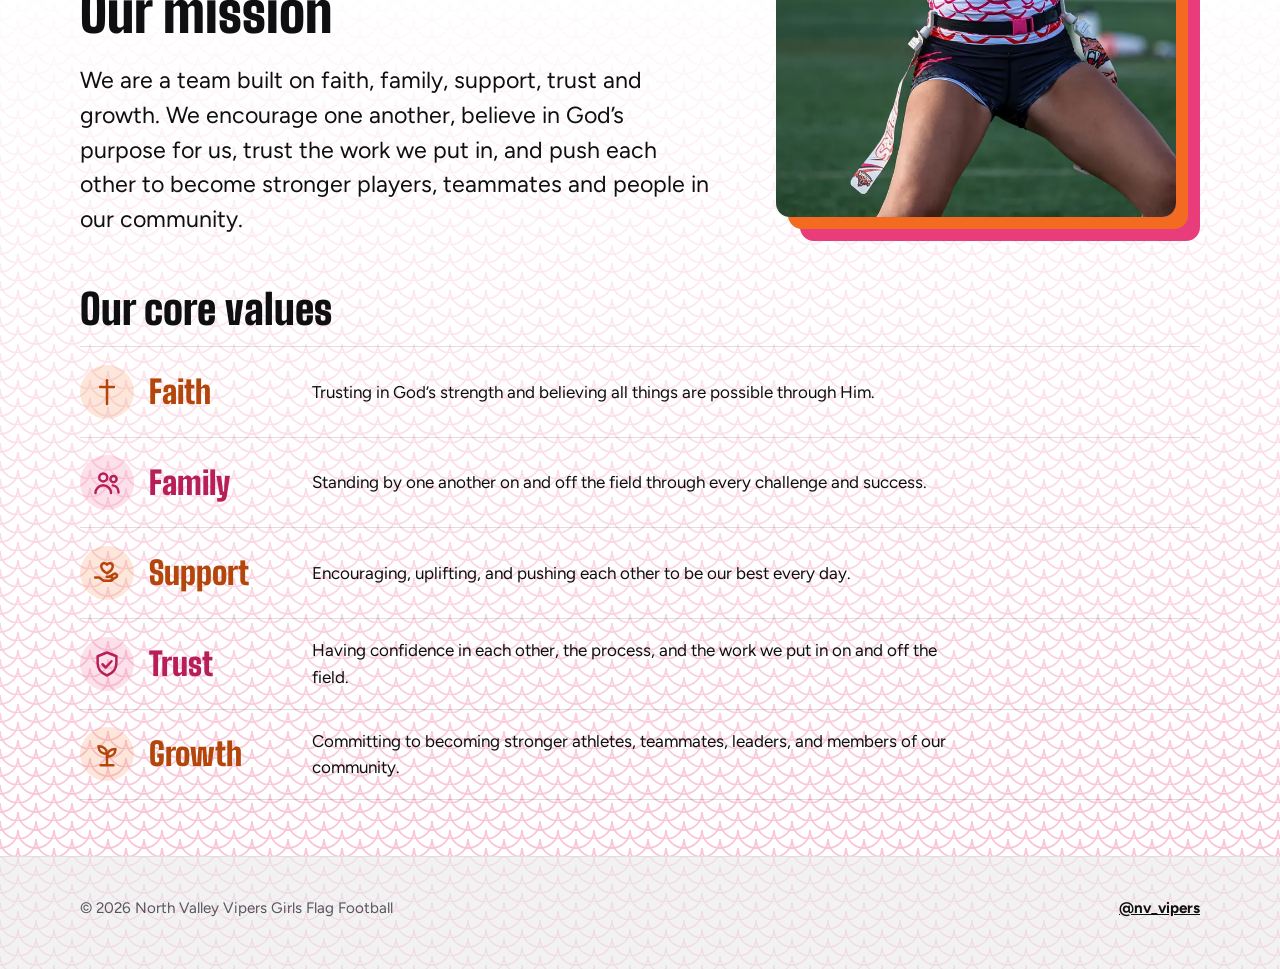
==== commit 4983d9da: "Add files via upload" ====
--- a/index.html
+++ b/index.html
@@ -139,7 +139,7 @@
   var igSvg='<svg viewBox="0 0 24 24" width="22" height="22" fill="none" stroke="currentColor" stroke-width="2" stroke-linecap="round" stroke-linejoin="round" aria-hidden="true"><rect x="3" y="3" width="18" height="18" rx="5"/><circle cx="12" cy="12" r="4"/><circle cx="17.5" cy="6.5" r="1" fill="currentColor" stroke="none"/></svg>';
 
   root.innerHTML=
-  '<header class="top"><div class="wrap"><a class="brand" href="#top"><img src="'+LOGO+'" alt="">Vipers</a><nav aria-label="Main"><a href="#schedule">Schedule</a><a href="#about">About</a><a class="ig" href="https://instagram.com/'+esc(ig)+'" target="_blank" rel="noopener" aria-label="Instagram @'+esc(ig)+'" title="@'+esc(ig)+'">'+igSvg+'</a></nav></div></header>'+
+  '<header class="top"><div class="wrap"><a class="brand" href="#top"><img src="'+LOGO+'" alt="">Vipers</a><nav aria-label="Main"><a href="#schedule">Schedule</a><a href="#about">About</a><a href="/faq.html">FAQ</a><a class="ig" href="https://instagram.com/'+esc(ig)+'" target="_blank" rel="noopener" aria-label="Instagram @'+esc(ig)+'" title="@'+esc(ig)+'">'+igSvg+'</a></nav></div></header>'+
   '<main id="top"><div class="hero-wrap"><section class="hero"><div class="wrap"><img class="hero-logo" src="'+LOGO+'" alt="North Valley Vipers logo: an orange viper head beneath the team name"><div class="hero-text"><h1>North Valley Vipers</h1><p class="tagline">'+esc(c.tagline||'Girls flag football club')+'</p>'+nextCard(up[0],ig)+'</div></div></section></div>'+
   announcementHtml()+
   '<section class="block" id="schedule"><div class="wrap"><div class="sec-head"><div><h2>Schedule</h2><p>Games and tournaments. Tap a location for directions.</p></div></div>'+schedule+pastHtml+'</div></section>'+
--- a/site.css
+++ b/site.css
@@ -221,3 +221,31 @@
 .announce h2{font-family:var(--display);font-weight:900;font-size:clamp(1.6rem,3.4vw,2.1rem);line-height:1;margin:.15rem 0 .35rem}
 .announce p.a-msg{margin:0;white-space:pre-line;max-width:70ch}
 @media (max-width:640px){.announce{grid-template-columns:1fr}.announce .a-icon{display:none}.announce .btn{justify-self:start}}
+
+/* FAQ page */
+.top nav a[aria-current="page"]{color:var(--hero-ink);text-decoration:underline;text-decoration-color:var(--orange);text-decoration-thickness:2px;text-underline-offset:6px}
+.page-hero .hero{padding:2.75rem 0 5.5rem}
+.page-hero .hero .wrap{display:block;max-width:880px}
+.page-hero h1{font-size:clamp(2.8rem,7vw,4.5rem);white-space:normal}
+.page-hero .tagline{margin:0;max-width:52ch}
+.faq-wrap{max-width:880px}
+.faq-group{margin:0 0 2.75rem}
+.faq-group h2{font-family:var(--display);font-weight:900;font-size:clamp(1.9rem,4vw,2.5rem);line-height:1;margin:0 0 .9rem}
+.faq-item{background:var(--surface);border:1px solid var(--line);border-radius:12px;margin-bottom:.6rem}
+.faq-item[open]{border-left:6px solid var(--orange)}
+.faq-item summary{list-style:none;cursor:pointer;padding:1rem 1.2rem;font-weight:700;font-size:1.12rem;display:flex;justify-content:space-between;align-items:center;gap:1rem}
+.faq-item summary::-webkit-details-marker{display:none}
+.faq-item summary::after{content:"+";flex:none;font-family:var(--display);font-weight:900;font-size:2rem;line-height:1;color:var(--orange-ink);transition:transform .2s}
+.faq-item[open] summary::after{transform:rotate(45deg)}
+@media (prefers-reduced-motion: reduce){.faq-item summary::after{transition:none}}
+.faq-body{padding:0 1.2rem 1.15rem;max-width:72ch}
+.faq-body p{margin:0 0 .8rem}
+.faq-body ul{margin:0 0 .8rem;padding-left:1.3rem}
+.faq-body ul ul{margin:.3rem 0 .3rem}
+.faq-body li{margin:.25rem 0}
+.faq-body li::marker{color:var(--pink)}
+.faq-body a:not(.btn){color:var(--orange-ink);font-weight:700;word-break:break-word}
+.faq-cta{display:flex;justify-content:space-between;align-items:center;gap:1rem 2rem;flex-wrap:wrap;background:var(--hero-bg);color:var(--hero-ink);border-radius:14px;padding:1.5rem 1.6rem;margin-top:1rem}
+.faq-cta h2{font-family:var(--display);font-weight:900;font-size:2rem;line-height:1;margin:0 0 .3rem}
+.faq-cta p{margin:0;color:var(--hero-muted)}
+@media (max-width:420px){.top nav{gap:.85rem;font-size:.9rem}.brand{font-size:1.3rem}}
